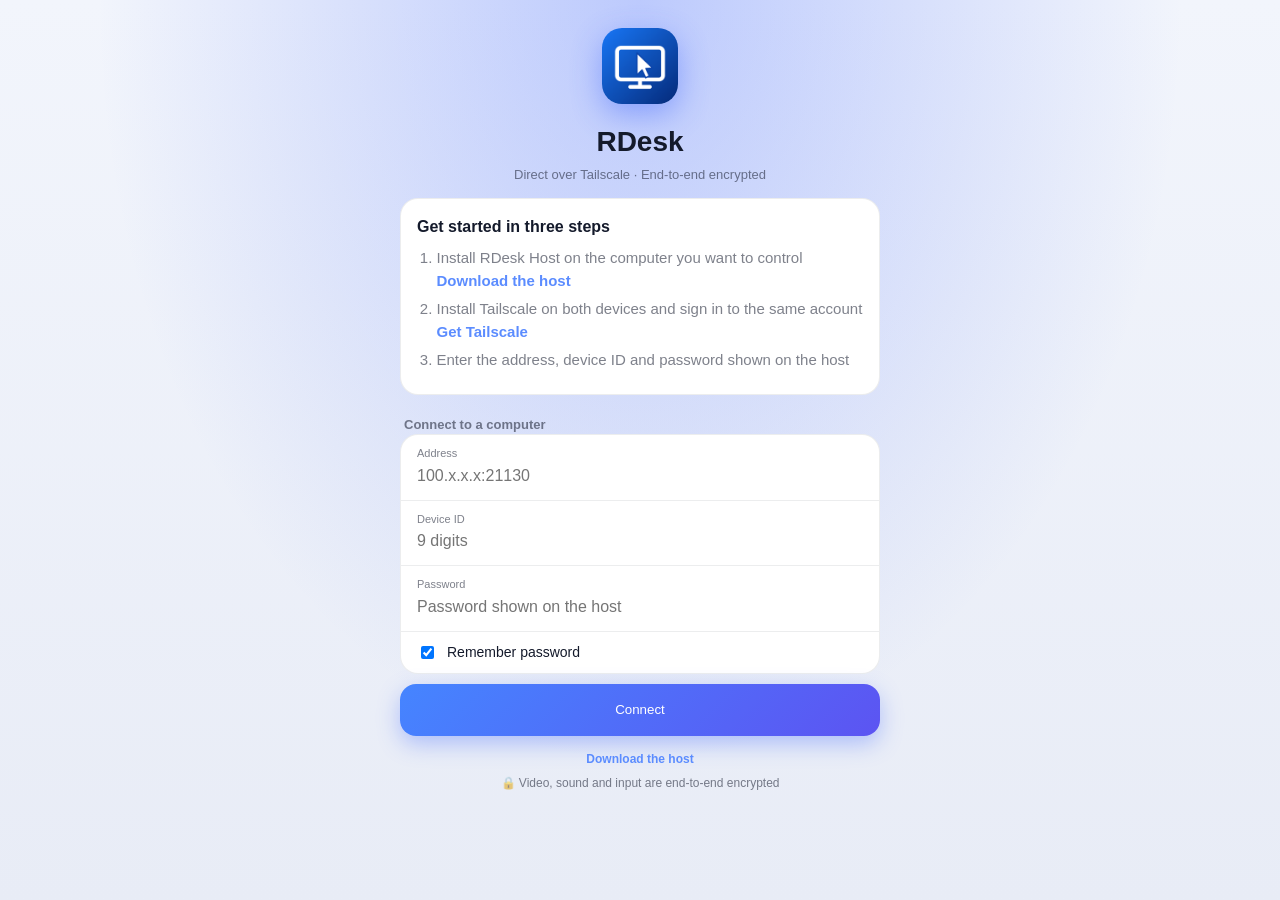
==== viewer/web/index.html @ 845d02bd "Desktop viewer (Windows/Mac/Linux): local proxy + WebCodecs web client, 10 languages - viewer/main.g" ====
<!doctype html>
<html>
<head>
<meta charset="utf-8">
<meta name="viewport" content="width=device-width, initial-scale=1">
<meta name="color-scheme" content="light dark">
<title>RDesk</title>
<link rel="icon" type="image/png" href="icon.png">
<link rel="stylesheet" href="style.css">
</head>
<body>
<!-- 登录页 -->
<main id="login">
  <div class="card-col">
    <header class="hero">
      <img src="icon.png" width="76" height="76" alt="">
      <h1 data-t="title"></h1>
      <p class="sub" data-t="subtitle"></p>
    </header>
    <div id="error" class="banner" hidden></div>
    <section id="devices" hidden>
      <h2 data-t="myDevices"></h2>
      <div id="deviceList"></div>
    </section>
    <section id="start" class="card">
      <h3 data-t="steps"></h3>
      <ol>
        <li><span data-t="step1"></span><br><a href="https://rdeskapp.com/#download" target="_blank" rel="noopener" data-t="step1Link"></a></li>
        <li><span data-t="step2"></span><br><a href="https://tailscale.com/download" target="_blank" rel="noopener" data-t="step2Link"></a></li>
        <li><span data-t="step3"></span></li>
      </ol>
    </section>
    <form id="form" autocomplete="off">
      <h2 id="formTitle" data-t="connTo"></h2>
      <div class="card fields">
        <label><span data-t="address"></span><input id="server" spellcheck="false" autocapitalize="off" data-ph="addrPh"></label>
        <label><span data-t="deviceId"></span><input id="devid" inputmode="numeric" spellcheck="false" data-ph="idPh"></label>
        <label><span data-t="password"></span><input id="pw" type="password" spellcheck="false" data-ph="pwPh"></label>
        <label class="check"><input id="remember" type="checkbox" checked><span data-t="remember"></span></label>
      </div>
      <button id="go" class="primary" type="submit" data-t="connect"></button>
      <button id="cancel" class="link" type="button" data-t="cancel" hidden></button>
    </form>
    <footer class="foot">
      <a href="https://rdeskapp.com/#download" target="_blank" rel="noopener" data-t="hostDl"></a>
      <p>🔒 <span data-t="footer"></span></p>
    </footer>
  </div>
</main>

<!-- 远程画面 -->
<div id="remote" hidden>
  <div id="bar">
    <div class="who"><b id="hostName"></b><span id="stats">–</span></div>
    <div class="tools">
      <button id="audioBtn" class="tool"></button>
      <div class="menu">
        <button class="tool" id="keysBtn" data-t="keys"></button>
        <div class="pop" id="keysPop"></div>
      </div>
      <button class="tool" id="pasteBtn" data-t="paste"></button>
      <select id="quality" class="tool" aria-label="quality"></select>
      <select id="display" class="tool" aria-label="display" hidden></select>
      <button class="tool" id="fsBtn" data-t="fullscreen"></button>
      <button class="tool danger" id="byeBtn" data-t="disconnect"></button>
    </div>
  </div>
  <div id="stage">
    <canvas id="screen" tabindex="0"></canvas>
    <div id="waiting"><div class="spinner"></div><span data-t="waiting"></span></div>
  </div>
  <div id="toast" hidden></div>
</div>
<script src="i18n.js"></script>
<script src="app.js"></script>
</body>
</html>
---- viewer/web/style.css ----
:root {
  --bg1: #0d1221; --bg2: #05060c; --fg: #fff; --muted: rgba(255,255,255,.55); --card: rgba(255,255,255,.06);
  --line: rgba(255,255,255,.09); --accent1: #4585ff; --accent2: #5c54f2; --err: #ff5a5f; --ok: #3ccb7f;
  color-scheme: dark;
}
@media (prefers-color-scheme: light) {
  :root { --bg1: #f2f5fc; --bg2: #e8ecf6; --fg: #141a2b; --muted: rgba(20,26,43,.55); --card: #fff; --line: rgba(20,26,43,.08); color-scheme: light; }
}
* { box-sizing: border-box; }
html, body { margin: 0; height: 100%; }
body { font: 15px/1.5 -apple-system, BlinkMacSystemFont, "Segoe UI", "PingFang SC", "Microsoft YaHei", "Noto Sans", sans-serif;
  color: var(--fg); background: radial-gradient(ellipse at 50% 0, rgba(64,102,255,.3), transparent 60%), linear-gradient(var(--bg1), var(--bg2)); background-attachment: fixed; }
[hidden] { display: none !important; }

/* 登录页 */
#login { min-height: 100%; display: flex; justify-content: center; padding: 28px 16px 40px; }
.card-col { width: 100%; max-width: 480px; display: flex; flex-direction: column; gap: 14px; }
.hero { text-align: center; }
.hero img { border-radius: 20px; box-shadow: 0 10px 30px rgba(64,102,255,.45); }
.hero h1 { margin: 10px 0 2px; font-size: 28px; }
.sub { margin: 0; color: var(--muted); font-size: 13px; }
h2 { margin: 6px 4px 0; font-size: 13px; color: var(--muted); font-weight: 600; }
h3 { margin: 0 0 8px; font-size: 16px; }
.card { background: var(--card); border: 1px solid var(--line); border-radius: 18px; }
#start { padding: 16px; }
#start ol { margin: 0; padding-left: 1.3em; color: var(--muted); }
#start li { margin: 6px 0; }
a { color: #5b8cff; font-weight: 600; text-decoration: none; }
.fields label { display: flex; flex-direction: column; padding: 10px 16px; border-bottom: 1px solid var(--line); }
.fields label > span { font-size: 11px; color: var(--muted); }
.fields input:not([type=checkbox]) { font: inherit; font-size: 16px; color: var(--fg); background: none; border: 0; outline: 0; padding: 2px 0; }
.fields .check { flex-direction: row; align-items: center; gap: 10px; border: 0; }
.fields .check span { font-size: 14px; color: var(--fg); }
.primary { width: 100%; margin-top: 10px; min-height: 52px; border: 0; border-radius: 16px; color: #fff; font: 600 17px inherit;
  background: linear-gradient(135deg, var(--accent1), var(--accent2)); cursor: pointer; box-shadow: 0 8px 22px rgba(64,102,255,.35); }
.primary:disabled { opacity: .45; cursor: default; box-shadow: none; }
.link { display: block; margin: 8px auto 0; background: none; border: 0; color: var(--muted); font: inherit; cursor: pointer; }
.banner { padding: 12px 14px; border-radius: 14px; background: rgba(255,90,95,.14); border: 1px solid rgba(255,90,95,.35); }
.device { display: flex; align-items: center; gap: 12px; padding: 12px 14px; margin-top: 8px; cursor: pointer; }
.device .ico { width: 42px; height: 42px; border-radius: 50%; display: grid; place-items: center; background: var(--line); font-size: 20px; }
.device .meta { flex: 1; min-width: 0; }
.device .meta b { display: block; overflow: hidden; text-overflow: ellipsis; white-space: nowrap; }
.device .meta span { font-size: 12px; color: var(--muted); }
.device .del { border: 0; background: none; color: var(--muted); font-size: 13px; cursor: pointer; padding: 6px; }
.device .del:hover { color: var(--err); }
.foot { text-align: center; font-size: 12px; color: var(--muted); }
.foot p { margin: 6px 0 0; }

/* 远程画面 */
#remote { position: fixed; inset: 0; display: flex; flex-direction: column; background: #000; color-scheme: dark; color: #fff; }
#bar { display: flex; align-items: center; justify-content: space-between; gap: 10px; padding: 6px 10px; background: #15171d; border-bottom: 1px solid #2a2d36; z-index: 2; }
#bar .who { display: flex; flex-direction: column; min-width: 0; }
#bar .who b { font-size: 14px; white-space: nowrap; overflow: hidden; text-overflow: ellipsis; }
#bar .who span { font-size: 11px; color: #9aa0ad; font-variant-numeric: tabular-nums; white-space: nowrap; }
.tools { display: flex; gap: 6px; align-items: center; flex-wrap: wrap; justify-content: flex-end; }
.tool { font: 13px inherit; color: #e8eaf0; background: #252833; border: 1px solid #343846; border-radius: 8px; padding: 5px 10px; cursor: pointer; }
.tool:hover { background: #2f3341; }
.tool.danger { color: #ff8a8e; }
.menu { position: relative; }
.pop { position: absolute; right: 0; top: calc(100% + 6px); min-width: 230px; background: #1d2029; border: 1px solid #343846; border-radius: 10px; padding: 6px; display: none; box-shadow: 0 10px 30px rgba(0,0,0,.5); }
.menu.open .pop { display: block; }
.pop button { display: block; width: 100%; text-align: left; font: 13px inherit; color: #e8eaf0; background: none; border: 0; border-radius: 6px; padding: 7px 10px; cursor: pointer; }
.pop button:hover { background: #2f3341; }
#stage { position: relative; flex: 1; min-height: 0; }
#screen { position: absolute; inset: 0; width: 100%; height: 100%; object-fit: contain; outline: none; background: #000; }
#waiting { position: absolute; inset: 0; display: flex; flex-direction: column; align-items: center; justify-content: center; gap: 12px; color: #9aa0ad; pointer-events: none; }
.spinner { width: 28px; height: 28px; border: 3px solid #333; border-top-color: #8aa4ff; border-radius: 50%; animation: spin 1s linear infinite; }
@keyframes spin { to { transform: rotate(360deg); } }
#toast { position: fixed; left: 50%; bottom: 26px; transform: translateX(-50%); max-width: 90%; padding: 10px 14px; border-radius: 10px; background: rgba(30,32,40,.92); color: #fff; font-size: 14px; z-index: 5; pointer-events: none; }
/* 全屏：工具栏变成浮层，鼠标移到最上沿才出现 */
:fullscreen #bar { position: absolute; top: 0; left: 0; right: 0; transform: translateY(-100%); transition: transform .15s; }
:fullscreen #bar.show { transform: none; }
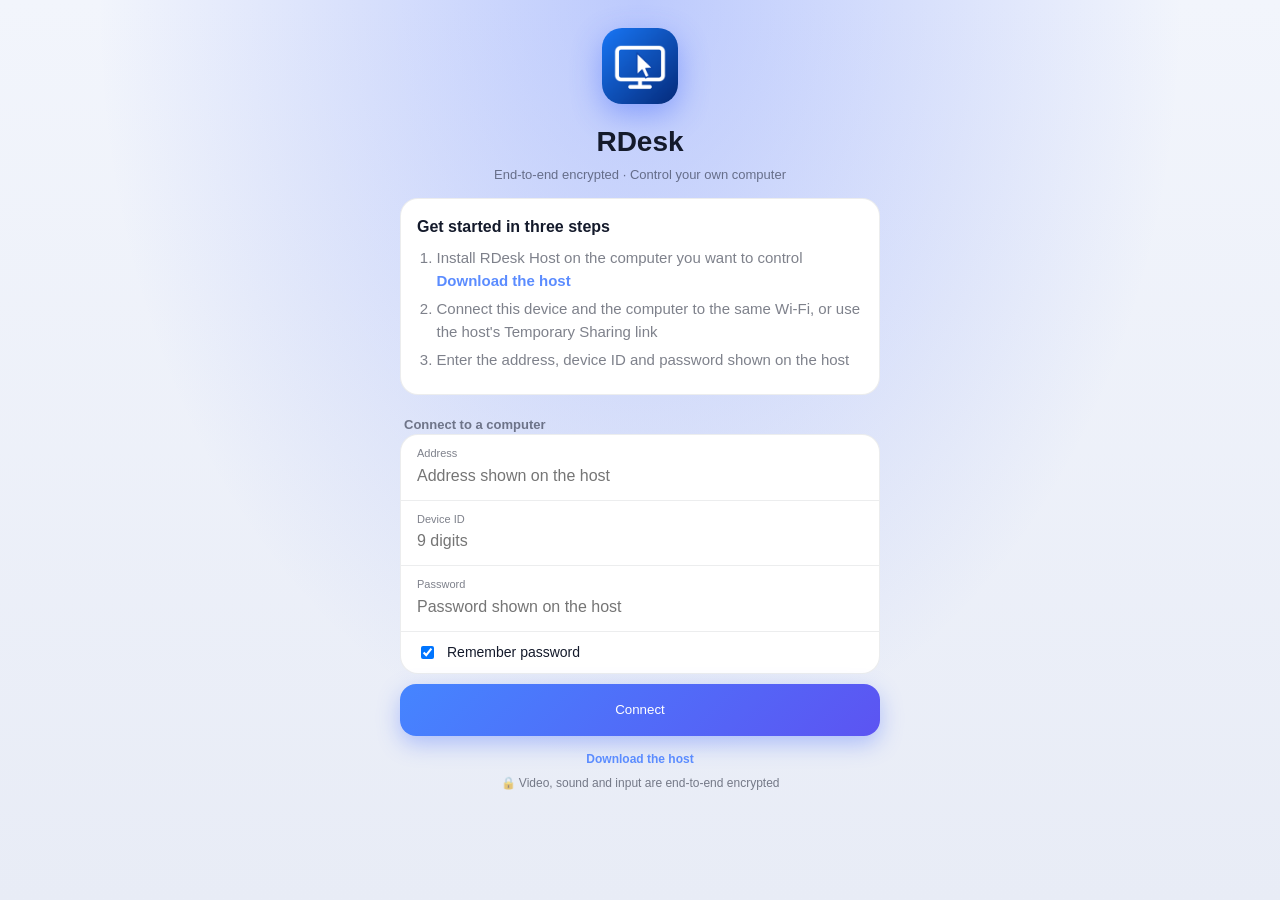
==== commit a459430e: "Host 0.2.15: Tailscale optional, local network mode, no automatic public tunnel, relay registration " ====
--- a/viewer/web/index.html
+++ b/viewer/web/index.html
@@ -26,7 +26,7 @@
       <h3 data-t="steps"></h3>
       <ol>
         <li><span data-t="step1"></span><br><a href="https://rdeskapp.com/#download" target="_blank" rel="noopener" data-t="step1Link"></a></li>
-        <li><span data-t="step2"></span><br><a href="https://tailscale.com/download" target="_blank" rel="noopener" data-t="step2Link"></a></li>
+        <li><span data-t="step2"></span></li>
         <li><span data-t="step3"></span></li>
       </ol>
     </section>
@@ -34,8 +34,8 @@
       <h2 id="formTitle" data-t="connTo"></h2>
       <div class="card fields">
         <label><span data-t="address"></span><input id="server" spellcheck="false" autocapitalize="off" data-ph="addrPh"></label>
-        <label><span data-t="deviceId"></span><input id="devid" inputmode="numeric" spellcheck="false" data-ph="idPh"></label>
-        <label><span data-t="password"></span><input id="pw" type="password" spellcheck="false" data-ph="pwPh"></label>
+        <label><span data-t="deviceId"></span><input id="devid" inputmode="numeric" spellcheck="false" autocomplete="off" data-ph="idPh"></label>
+        <label><span data-t="password"></span><input id="pw" type="password" spellcheck="false" autocomplete="one-time-code" data-ph="pwPh"></label>
         <label class="check"><input id="remember" type="checkbox" checked><span data-t="remember"></span></label>
       </div>
       <button id="go" class="primary" type="submit" data-t="connect"></button>
@@ -53,6 +53,8 @@
   <div id="bar">
     <div class="who"><b id="hostName"></b><span id="stats">–</span></div>
     <div class="tools">
+      <button id="modeBtn" class="tool" hidden></button>
+      <button id="kbdBtn" class="tool" hidden></button>
       <button id="audioBtn" class="tool"></button>
       <div class="menu">
         <button class="tool" id="keysBtn" data-t="keys"></button>
@@ -67,6 +69,9 @@
   </div>
   <div id="stage">
     <canvas id="screen" tabindex="0"></canvas>
+    <img id="rcursor" alt="" hidden>
+    <button id="fsHandle" type="button" aria-label="toolbar" hidden>⌄</button>
+    <textarea id="kbd" autocapitalize="off" autocomplete="off" autocorrect="off" spellcheck="false" aria-hidden="true"></textarea>
     <div id="waiting"><div class="spinner"></div><span data-t="waiting"></span></div>
   </div>
   <div id="toast" hidden></div>
--- a/viewer/web/style.css
+++ b/viewer/web/style.css
@@ -62,11 +62,27 @@
 .pop button { display: block; width: 100%; text-align: left; font: 13px inherit; color: #e8eaf0; background: none; border: 0; border-radius: 6px; padding: 7px 10px; cursor: pointer; }
 .pop button:hover { background: #2f3341; }
 #stage { position: relative; flex: 1; min-height: 0; }
-#screen { position: absolute; inset: 0; width: 100%; height: 100%; object-fit: contain; outline: none; background: #000; }
+#kbd { position: fixed; left: 0; bottom: 0; width: 1px; height: 1px; opacity: 0; border: 0; padding: 0; resize: none; font-size: 16px; }
+#rcursor { position: fixed; pointer-events: none; z-index: 3; height: 24px; width: auto; filter: drop-shadow(0 0 1px rgba(0,0,0,.6)); }
+#screen { position: absolute; inset: 0; width: 100%; height: 100%; object-fit: contain; outline: none; background: #000; touch-action: none; -webkit-touch-callout: none; -webkit-user-select: none; user-select: none; }
 #waiting { position: absolute; inset: 0; display: flex; flex-direction: column; align-items: center; justify-content: center; gap: 12px; color: #9aa0ad; pointer-events: none; }
 .spinner { width: 28px; height: 28px; border: 3px solid #333; border-top-color: #8aa4ff; border-radius: 50%; animation: spin 1s linear infinite; }
 @keyframes spin { to { transform: rotate(360deg); } }
 #toast { position: fixed; left: 50%; bottom: 26px; transform: translateX(-50%); max-width: 90%; padding: 10px 14px; border-radius: 10px; background: rgba(30,32,40,.92); color: #fff; font-size: 14px; z-index: 5; pointer-events: none; }
 /* 全屏：工具栏变成浮层，鼠标移到最上沿才出现 */
-:fullscreen #bar { position: absolute; top: 0; left: 0; right: 0; transform: translateY(-100%); transition: transform .15s; }
-:fullscreen #bar.show { transform: none; }
+:fullscreen #bar, #remote.fs #bar { position: absolute; top: 0; left: 0; right: 0; transform: translateY(-100%); transition: transform .15s; }
+:fullscreen #bar.show, #remote.fs #bar.show { transform: none; }
+/* 手机全屏：顶部中间的小按钮，点一下显示 / 收起工具栏 */
+#fsHandle { position: absolute; top: 4px; left: 50%; transform: translateX(-50%); z-index: 4; width: 52px; height: 26px; border: 0; border-radius: 13px;
+  background: rgba(30, 33, 42, .55); color: #fff; font-size: 18px; line-height: 26px; padding: 0; touch-action: manipulation; }
+/* 手机：名字一行，按钮一行横向滑动，不挡画面 */
+@media (max-width: 640px) {
+  #bar { flex-wrap: wrap; gap: 4px 10px; padding: 4px 8px; }
+  #bar .who { flex-direction: row; align-items: baseline; gap: 8px; flex: 1 1 100%; }
+  .tools { flex-wrap: nowrap; overflow-x: auto; justify-content: flex-start; width: 100%; scrollbar-width: none; }
+  .tools::-webkit-scrollbar { display: none; }
+  .tool { flex: none; padding: 4px 9px; font-size: 12px; white-space: nowrap; }
+  .menu { position: static; flex: none; }
+  .pop { position: fixed; top: 70px; left: 8px; right: 8px; max-height: 60vh; overflow-y: auto; z-index: 5; }
+}
+#bar.show + #stage #fsHandle { top: 66px; }
